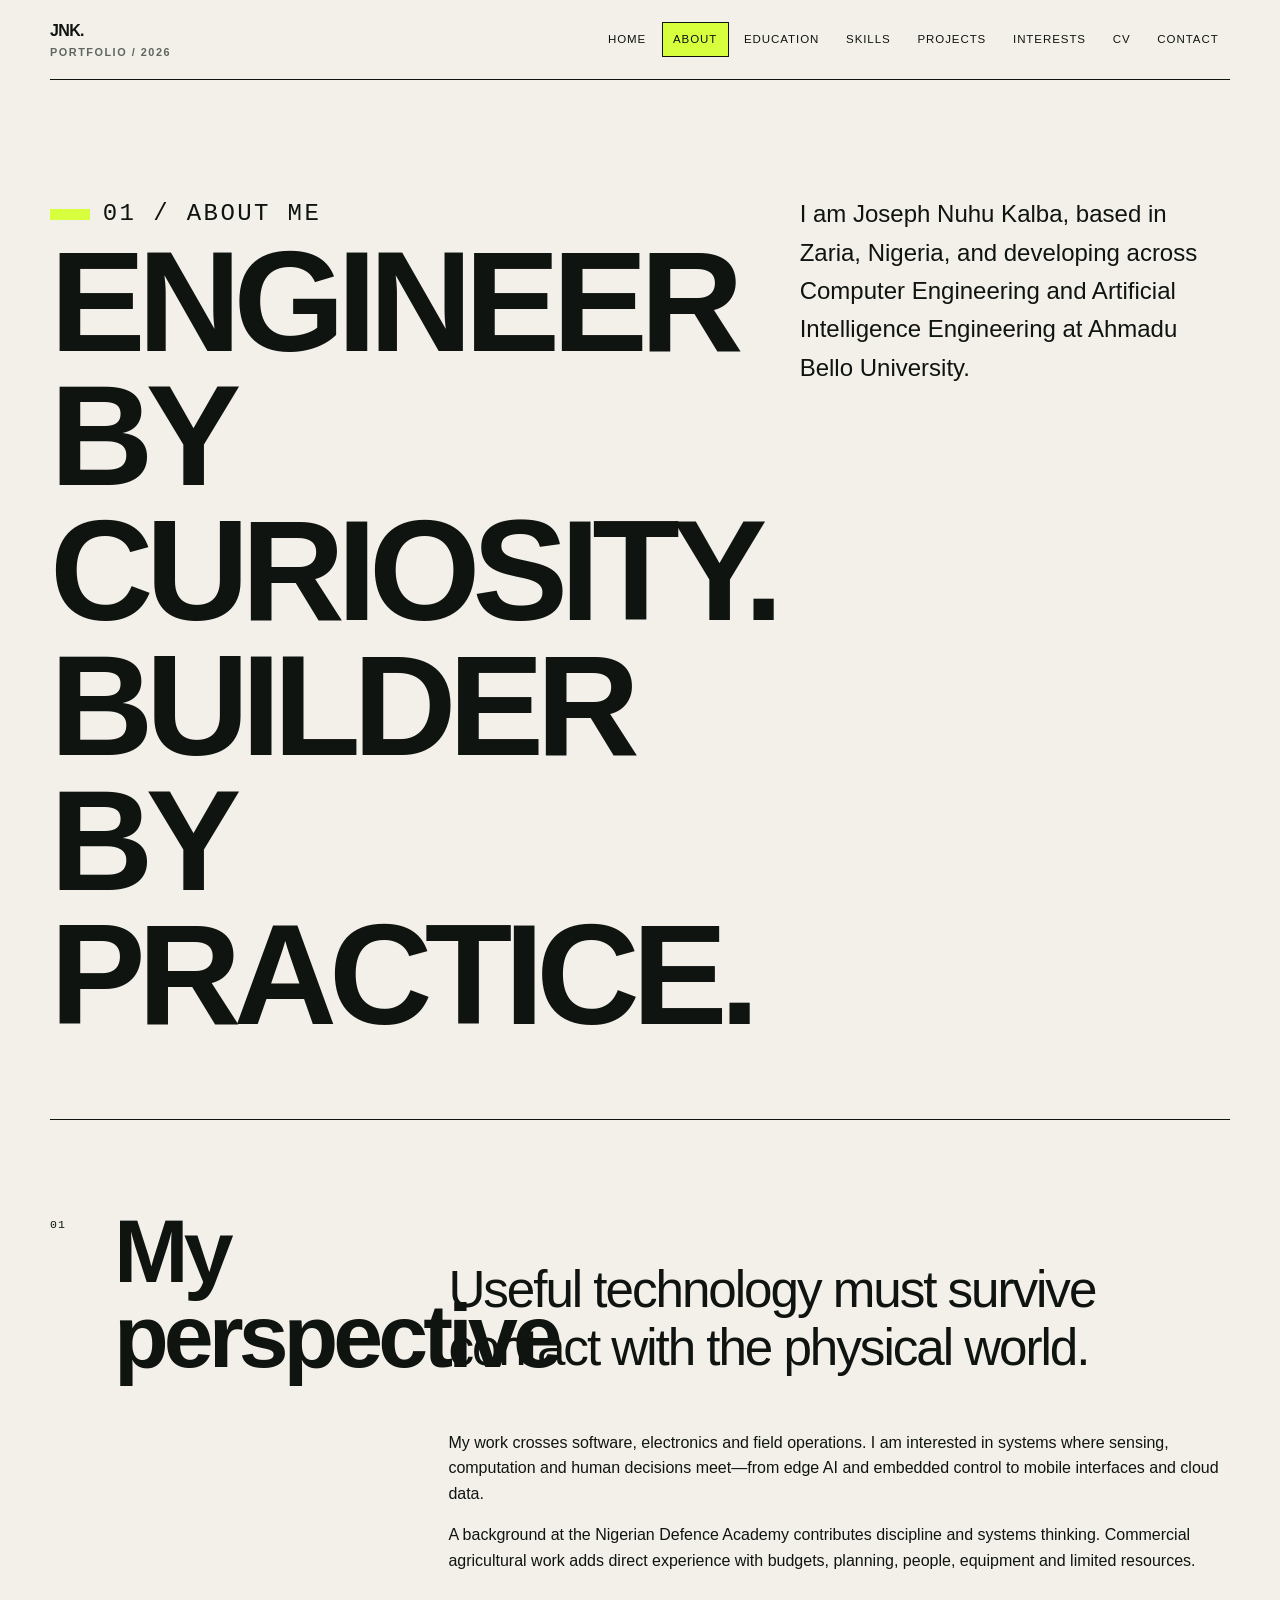
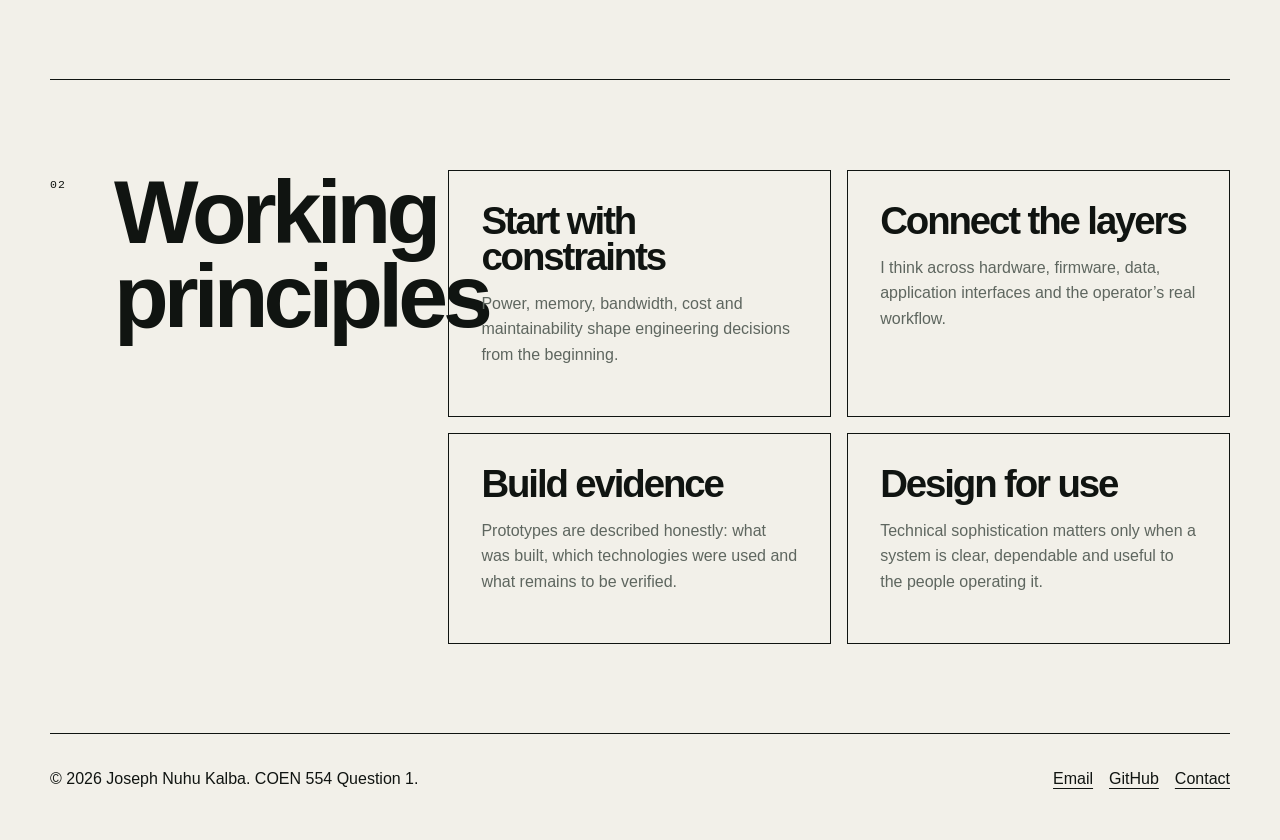
==== about.html @ 985e48d0 "Complete COEN 554 Question 1 portfolio" ====
<!doctype html>
<html lang="en"><head><meta charset="utf-8"><meta name="viewport" content="width=device-width, initial-scale=1"><meta name="description" content="About Joseph Nuhu Kalba and his approach to computer engineering, AI and physical systems."><title>About Me | Joseph Nuhu Kalba</title><link rel="icon" href="assets/images/favicon.svg" type="image/svg+xml"><link rel="stylesheet" href="assets/css/style.css"><script type="application/ld+json">{"@context":"https://schema.org","@type":"ProfilePage","name":"About Joseph Nuhu Kalba","mainEntity":{"@type":"Person","name":"Joseph Nuhu Kalba","jobTitle":"Computer Engineering Student","description":"Engineer and builder working where intelligent software meets physical systems."}}</script></head>
<body><a class="skip-link" href="#main-content">Skip to main content</a><header class="site-header"><a class="brand" href="index.html">JNK.<span>Portfolio / 2026</span></a><nav class="site-nav" aria-label="Primary navigation"><ul><li><a href="index.html">Home</a></li><li><a href="about.html" aria-current="page">About</a></li><li><a href="education.html">Education</a></li><li><a href="skills.html">Skills</a></li><li><a href="projects.html">Projects</a></li><li><a href="hobbies.html">Interests</a></li><li><a href="cv.html">CV</a></li><li><a href="contact.html">Contact</a></li></ul></nav></header>
<main id="main-content"><header class="page-intro"><div><p class="eyebrow">01 / About me</p><h1>Engineer by curiosity. Builder by practice.</h1></div><p>I am Joseph Nuhu Kalba, based in Zaria, Nigeria, and developing across Computer Engineering and Artificial Intelligence Engineering at Ahmadu Bello University.</p></header>
<section class="section"><div class="section-heading"><span class="section-index">01</span><h2>My perspective</h2></div><div><p class="statement">Useful technology must survive contact with the physical world.</p><p>My work crosses software, electronics and field operations. I am interested in systems where sensing, computation and human decisions meet—from edge AI and embedded control to mobile interfaces and cloud data.</p><p>A background at the Nigerian Defence Academy contributes discipline and systems thinking. Commercial agricultural work adds direct experience with budgets, planning, people, equipment and limited resources.</p></div></section>
<section class="section"><div class="section-heading"><span class="section-index">02</span><h2>Working principles</h2></div><div class="grid-2"><article class="card"><h3>Start with constraints</h3><p>Power, memory, bandwidth, cost and maintainability shape engineering decisions from the beginning.</p></article><article class="card"><h3>Connect the layers</h3><p>I think across hardware, firmware, data, application interfaces and the operator’s real workflow.</p></article><article class="card"><h3>Build evidence</h3><p>Prototypes are described honestly: what was built, which technologies were used and what remains to be verified.</p></article><article class="card"><h3>Design for use</h3><p>Technical sophistication matters only when a system is clear, dependable and useful to the people operating it.</p></article></div></section></main>
<footer class="site-footer"><p>© 2026 Joseph Nuhu Kalba. COEN 554 Question 1.</p><div class="footer-links"><a href="mailto:njkalba@engineering.abu.edu.ng">Email</a><a href="https://github.com/nujoka1">GitHub</a><a href="contact.html">Contact</a></div></footer></body></html>
---- assets/css/style.css ----
:root {
  --ink: #101411;
  --paper: #f2f0e9;
  --muted: #5e665f;
  --line: #c9cdc5;
  --accent: #d8ff3e;
  --panel: #e8e7df;
  --max: 1180px;
}

* { box-sizing: border-box; }
html { scroll-behavior: smooth; }
body {
  margin: 0;
  color: var(--ink);
  background: var(--paper);
  font-family: Arial, Helvetica, sans-serif;
  font-size: 1rem;
  line-height: 1.6;
  overflow-x: hidden;
}
a { color: inherit; text-underline-offset: .22em; }
a:hover { text-decoration-thickness: .14em; }
img { display: block; max-width: 100%; }
.skip-link {
  position: fixed; top: .5rem; left: .5rem; z-index: 100;
  padding: .7rem 1rem; background: var(--accent); transform: translateY(-160%);
}
.skip-link:focus { transform: translateY(0); }
:focus-visible { outline: 3px solid #3255ff; outline-offset: 4px; }
.site-header, main, .site-footer { width: min(calc(100% - 2rem), var(--max)); margin-inline: auto; }
.site-header {
  display: flex; gap: 1rem; justify-content: space-between; align-items: center;
  padding: 1rem 0; border-bottom: 1px solid var(--ink);
}
.brand { font-weight: 800; letter-spacing: -.04em; text-decoration: none; }
.brand span { display: block; color: var(--muted); font-size: .68rem; letter-spacing: .14em; text-transform: uppercase; }
.site-nav { max-width: 76%; overflow-x: auto; scrollbar-width: thin; }
.site-nav ul { display: flex; gap: .25rem; margin: 0; padding: .35rem 0; list-style: none; white-space: nowrap; }
.site-nav a { display: block; padding: .48rem .65rem; border: 1px solid transparent; font-size: .72rem; letter-spacing: .08em; text-decoration: none; text-transform: uppercase; }
.site-nav a:hover, .site-nav a[aria-current="page"] { border-color: var(--ink); background: var(--accent); }
main { min-height: 70vh; }
.hero { display: grid; min-height: 74vh; align-content: space-between; padding: clamp(3rem, 9vw, 7rem) 0 2rem; }
.eyebrow, .section-index, .meta, .tag { font-family: "Courier New", monospace; font-size: .72rem; letter-spacing: .1em; text-transform: uppercase; }
.eyebrow { display: flex; gap: .8rem; align-items: center; }
.eyebrow::before { width: 2.5rem; height: .7rem; background: var(--accent); content: ""; }
h1, h2, h3 { margin: 0; line-height: .94; letter-spacing: -.055em; }
h1 { max-width: 13ch; font-size: clamp(3.3rem, 11.2vw, 9.5rem); font-weight: 800; text-transform: uppercase; }
h2 { font-size: clamp(2.25rem, 7vw, 5.6rem); }
h3 { font-size: clamp(1.45rem, 3vw, 2.5rem); }
.hero-bottom { display: grid; gap: 1rem; padding-top: 3rem; border-top: 1px solid var(--ink); }
.hero-copy { max-width: 47rem; font-size: clamp(1.15rem, 2.1vw, 1.65rem); }
.hero-meta { display: flex; flex-wrap: wrap; gap: .75rem 2rem; color: var(--muted); }
.page-intro { display: grid; gap: 1.5rem; padding: clamp(4rem, 9vw, 8rem) 0 clamp(2.5rem, 6vw, 5rem); border-bottom: 1px solid var(--ink); }
.page-intro p { max-width: 54rem; margin: 0; font-size: clamp(1.1rem, 2vw, 1.5rem); }
.section { display: grid; gap: 2rem; padding: clamp(3rem, 7vw, 6rem) 0; border-bottom: 1px solid var(--ink); }
.section-heading { display: grid; grid-template-columns: 3rem 1fr; gap: 1rem; align-items: start; }
.section-index { padding-top: .4rem; }
.grid-2, .grid-3, .project-grid, .skill-grid { display: grid; gap: 1rem; }
.card, .project-card, .skill-card { padding: clamp(1.25rem, 3vw, 2rem); border: 1px solid var(--ink); background: transparent; transition: transform .2s ease, background .2s ease; }
.card:hover, .project-card:hover, .skill-card:hover { background: var(--panel); transform: translateY(-3px); }
.card p, .project-card p, .skill-card p { color: var(--muted); }
.project-card { display: flex; min-height: 22rem; flex-direction: column; justify-content: space-between; }
.project-card .number { font-size: 3rem; font-weight: 800; letter-spacing: -.08em; }
.tags { display: flex; flex-wrap: wrap; gap: .4rem; margin-top: 1rem; }
.tag { padding: .28rem .5rem; border: 1px solid var(--ink); }
.fact-list, .timeline, .contact-list { margin: 0; padding: 0; list-style: none; }
.fact-list li, .contact-list li { display: grid; gap: .35rem; padding: 1rem 0; border-top: 1px solid var(--line); }
.timeline li { display: grid; gap: .75rem; padding: 1.5rem 0; border-top: 1px solid var(--line); }
.timeline p { margin: 0; color: var(--muted); }
.statement { max-width: 26ch; font-size: clamp(1.7rem, 4vw, 3.5rem); line-height: 1.15; letter-spacing: -.04em; }
.button { display: inline-flex; width: fit-content; padding: .8rem 1rem; border: 1px solid var(--ink); background: var(--accent); font-weight: 700; text-decoration: none; }
.button:hover { background: var(--ink); color: var(--paper); }
.note { padding: 1rem; border-left: .4rem solid var(--accent); background: var(--panel); }
.site-footer { display: grid; gap: 1.5rem; padding: 2rem 0 3rem; }
.site-footer p { margin: 0; }
.footer-links { display: flex; flex-wrap: wrap; gap: 1rem; }
.contact-panel { display: grid; gap: 2rem; padding: clamp(2rem, 6vw, 5rem); background: var(--ink); color: var(--paper); }
.contact-panel a { color: var(--accent); }
.cv-block { padding: 1.5rem 0; border-top: 1px solid var(--line); }
.cv-block h3 { margin-bottom: .75rem; }

@media (min-width: 700px) {
  .hero-bottom, .page-intro { grid-template-columns: 1fr 1fr; }
  .grid-2, .project-grid, .skill-grid { grid-template-columns: repeat(2, 1fr); }
  .grid-3 { grid-template-columns: repeat(3, 1fr); }
  .section { grid-template-columns: minmax(15rem, .75fr) minmax(0, 1.6fr); }
  .timeline li { grid-template-columns: 10rem 1fr; }
  .site-footer { grid-template-columns: 1fr auto; align-items: end; }
}

@media (min-width: 1040px) {
  .project-grid .project-card:first-child { grid-column: span 2; min-height: 28rem; }
  .skill-grid { grid-template-columns: repeat(3, 1fr); }
}

@media (prefers-reduced-motion: reduce) {
  html { scroll-behavior: auto; }
  *, *::before, *::after { transition-duration: .01ms !important; }
}

@media print {
  .site-header, .site-footer, .skip-link, .button { display: none; }
  body { background: white; color: black; }
  main { width: 100%; }
}
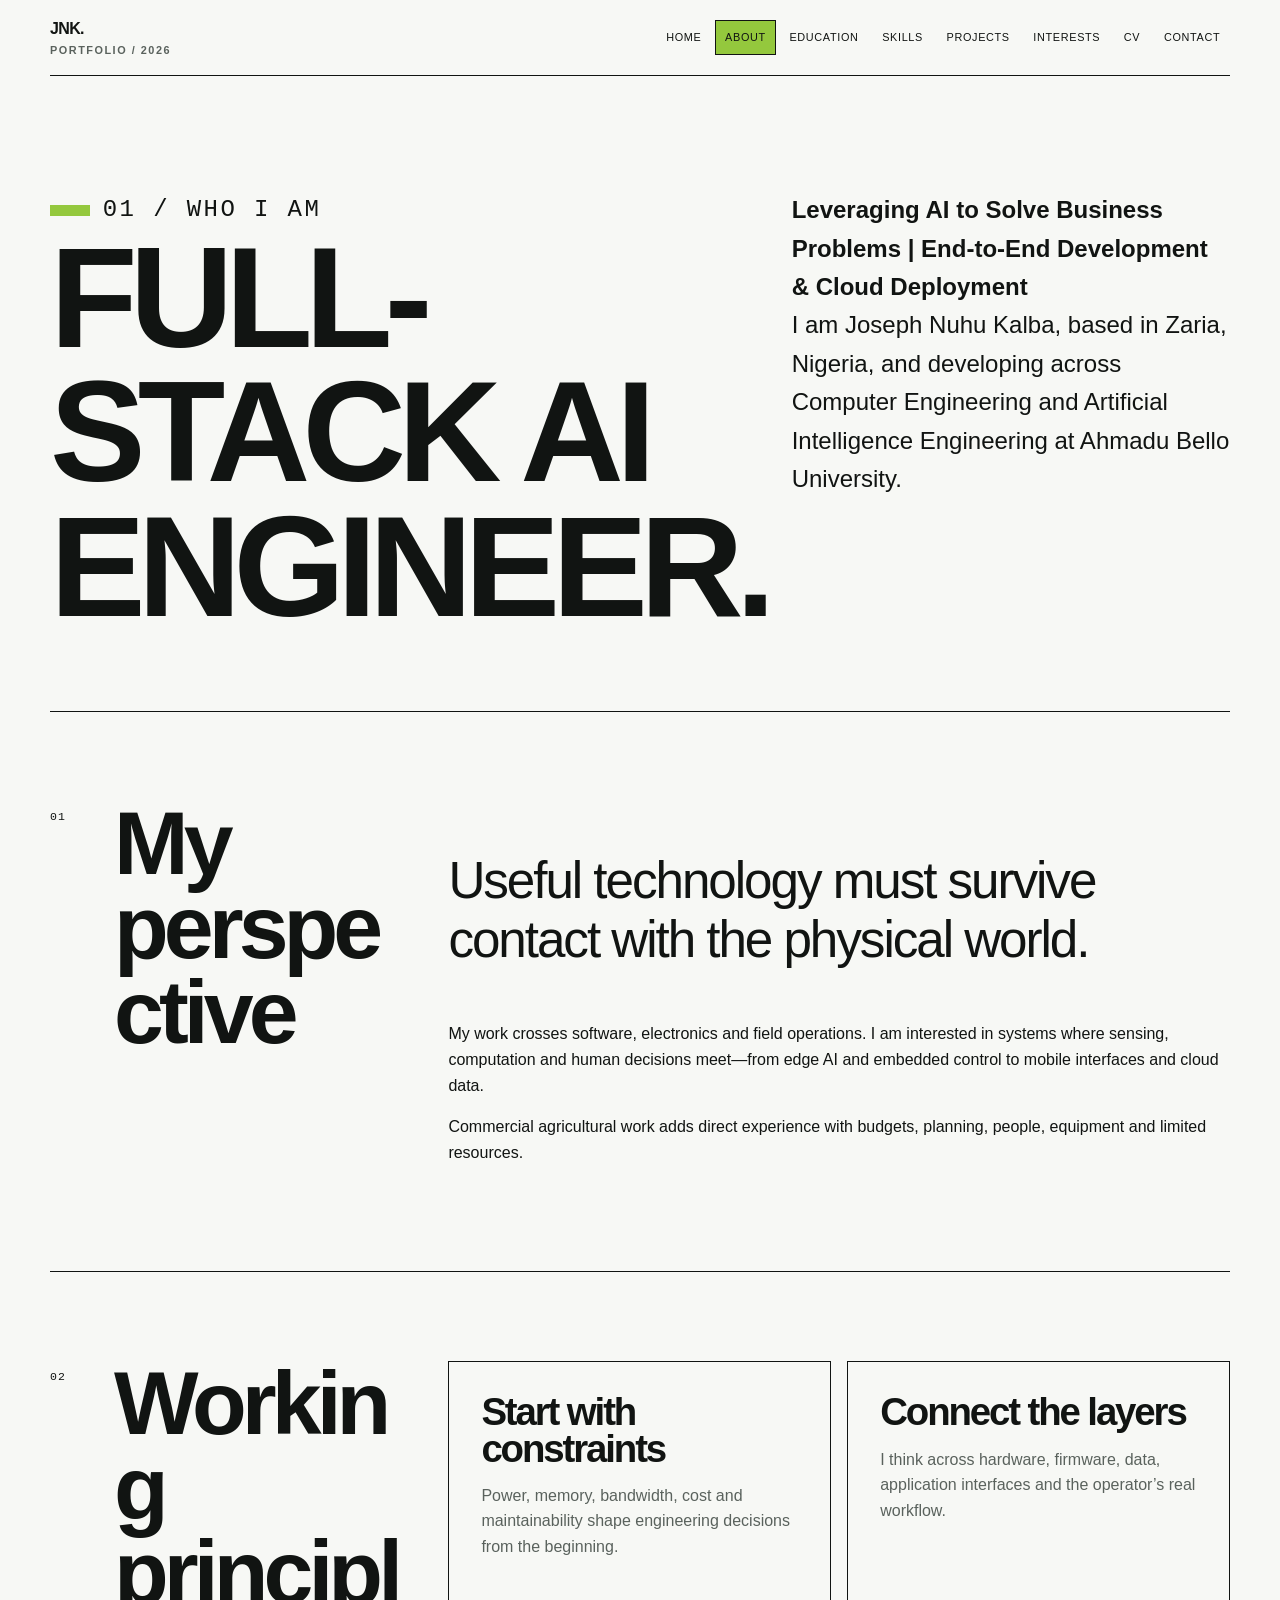
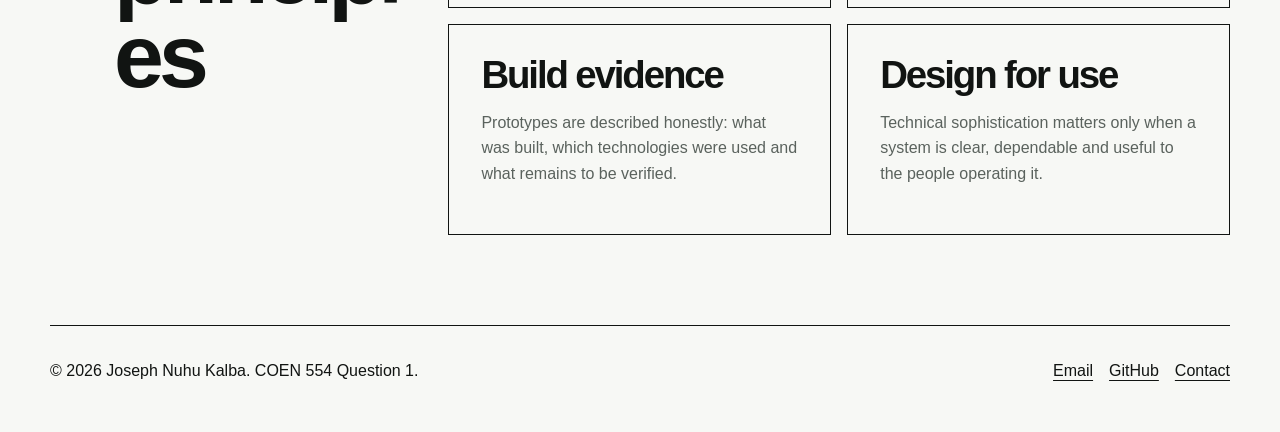
==== commit 310ae2f5: "Publish profile and education updates" ====
--- a/about.html
+++ b/about.html
@@ -1,7 +1,7 @@
 <!doctype html>
 <html lang="en"><head><meta charset="utf-8"><meta name="viewport" content="width=device-width, initial-scale=1"><meta name="description" content="About Joseph Nuhu Kalba and his approach to computer engineering, AI and physical systems."><title>About Me | Joseph Nuhu Kalba</title><link rel="icon" href="assets/images/favicon.svg" type="image/svg+xml"><link rel="stylesheet" href="assets/css/style.css"><script type="application/ld+json">{"@context":"https://schema.org","@type":"ProfilePage","name":"About Joseph Nuhu Kalba","mainEntity":{"@type":"Person","name":"Joseph Nuhu Kalba","jobTitle":"Computer Engineering Student","description":"Engineer and builder working where intelligent software meets physical systems."}}</script></head>
 <body><a class="skip-link" href="#main-content">Skip to main content</a><header class="site-header"><a class="brand" href="index.html">JNK.<span>Portfolio / 2026</span></a><nav class="site-nav" aria-label="Primary navigation"><ul><li><a href="index.html">Home</a></li><li><a href="about.html" aria-current="page">About</a></li><li><a href="education.html">Education</a></li><li><a href="skills.html">Skills</a></li><li><a href="projects.html">Projects</a></li><li><a href="hobbies.html">Interests</a></li><li><a href="cv.html">CV</a></li><li><a href="contact.html">Contact</a></li></ul></nav></header>
-<main id="main-content"><header class="page-intro"><div><p class="eyebrow">01 / About me</p><h1>Engineer by curiosity. Builder by practice.</h1></div><p>I am Joseph Nuhu Kalba, based in Zaria, Nigeria, and developing across Computer Engineering and Artificial Intelligence Engineering at Ahmadu Bello University.</p></header>
-<section class="section"><div class="section-heading"><span class="section-index">01</span><h2>My perspective</h2></div><div><p class="statement">Useful technology must survive contact with the physical world.</p><p>My work crosses software, electronics and field operations. I am interested in systems where sensing, computation and human decisions meet—from edge AI and embedded control to mobile interfaces and cloud data.</p><p>A background at the Nigerian Defence Academy contributes discipline and systems thinking. Commercial agricultural work adds direct experience with budgets, planning, people, equipment and limited resources.</p></div></section>
+<main id="main-content"><header class="page-intro"><div><p class="eyebrow">01 / Who I am</p><h1>Full-Stack AI Engineer.</h1></div><p><strong>Leveraging AI to Solve Business Problems | End-to-End Development &amp; Cloud Deployment</strong><br>I am Joseph Nuhu Kalba, based in Zaria, Nigeria, and developing across Computer Engineering and Artificial Intelligence Engineering at Ahmadu Bello University.</p></header>
+<section class="section"><div class="section-heading"><span class="section-index">01</span><h2>My perspective</h2></div><div><p class="statement">Useful technology must survive contact with the physical world.</p><p>My work crosses software, electronics and field operations. I am interested in systems where sensing, computation and human decisions meet—from edge AI and embedded control to mobile interfaces and cloud data.</p><p>Commercial agricultural work adds direct experience with budgets, planning, people, equipment and limited resources.</p></div></section>
 <section class="section"><div class="section-heading"><span class="section-index">02</span><h2>Working principles</h2></div><div class="grid-2"><article class="card"><h3>Start with constraints</h3><p>Power, memory, bandwidth, cost and maintainability shape engineering decisions from the beginning.</p></article><article class="card"><h3>Connect the layers</h3><p>I think across hardware, firmware, data, application interfaces and the operator’s real workflow.</p></article><article class="card"><h3>Build evidence</h3><p>Prototypes are described honestly: what was built, which technologies were used and what remains to be verified.</p></article><article class="card"><h3>Design for use</h3><p>Technical sophistication matters only when a system is clear, dependable and useful to the people operating it.</p></article></div></section></main>
 <footer class="site-footer"><p>© 2026 Joseph Nuhu Kalba. COEN 554 Question 1.</p><div class="footer-links"><a href="mailto:njkalba@engineering.abu.edu.ng">Email</a><a href="https://github.com/nujoka1">GitHub</a><a href="contact.html">Contact</a></div></footer></body></html>
--- a/assets/css/style.css
+++ b/assets/css/style.css
@@ -1,10 +1,10 @@
 :root {
-  --ink: #101411;
-  --paper: #f2f0e9;
-  --muted: #5e665f;
-  --line: #c9cdc5;
-  --accent: #d8ff3e;
-  --panel: #e8e7df;
+  --ink: #111412;
+  --paper: #f7f8f5;
+  --muted: #5a625d;
+  --line: #cdd2cd;
+  --accent: #94c83d;
+  --panel: #ecefeb;
   --max: 1180px;
 }
 
@@ -27,41 +27,43 @@
   padding: .7rem 1rem; background: var(--accent); transform: translateY(-160%);
 }
 .skip-link:focus { transform: translateY(0); }
-:focus-visible { outline: 3px solid #3255ff; outline-offset: 4px; }
+:focus-visible { outline: 3px solid #467500; outline-offset: 4px; }
 .site-header, main, .site-footer { width: min(calc(100% - 2rem), var(--max)); margin-inline: auto; }
 .site-header {
-  display: flex; gap: 1rem; justify-content: space-between; align-items: center;
+  display: grid; gap: .8rem;
   padding: 1rem 0; border-bottom: 1px solid var(--ink);
 }
 .brand { font-weight: 800; letter-spacing: -.04em; text-decoration: none; }
 .brand span { display: block; color: var(--muted); font-size: .68rem; letter-spacing: .14em; text-transform: uppercase; }
-.site-nav { max-width: 76%; overflow-x: auto; scrollbar-width: thin; }
-.site-nav ul { display: flex; gap: .25rem; margin: 0; padding: .35rem 0; list-style: none; white-space: nowrap; }
-.site-nav a { display: block; padding: .48rem .65rem; border: 1px solid transparent; font-size: .72rem; letter-spacing: .08em; text-decoration: none; text-transform: uppercase; }
+.site-nav { width: 100%; }
+.site-nav ul { display: grid; grid-template-columns: repeat(4, minmax(0, 1fr)); gap: .25rem; margin: 0; padding: 0; list-style: none; }
+.site-nav a { display: block; min-width: 0; padding: .48rem .2rem; border: 1px solid transparent; font-size: .62rem; letter-spacing: .035em; text-align: center; text-decoration: none; text-transform: uppercase; }
 .site-nav a:hover, .site-nav a[aria-current="page"] { border-color: var(--ink); background: var(--accent); }
 main { min-height: 70vh; }
-.hero { display: grid; min-height: 74vh; align-content: space-between; padding: clamp(3rem, 9vw, 7rem) 0 2rem; }
+.hero { display: grid; gap: clamp(2.5rem, 8vw, 8rem); padding: clamp(3rem, 9vw, 7rem) 0 2rem; }
 .eyebrow, .section-index, .meta, .tag { font-family: "Courier New", monospace; font-size: .72rem; letter-spacing: .1em; text-transform: uppercase; }
 .eyebrow { display: flex; gap: .8rem; align-items: center; }
 .eyebrow::before { width: 2.5rem; height: .7rem; background: var(--accent); content: ""; }
 h1, h2, h3 { margin: 0; line-height: .94; letter-spacing: -.055em; }
-h1 { max-width: 13ch; font-size: clamp(3.3rem, 11.2vw, 9.5rem); font-weight: 800; text-transform: uppercase; }
-h2 { font-size: clamp(2.25rem, 7vw, 5.6rem); }
-h3 { font-size: clamp(1.45rem, 3vw, 2.5rem); }
+h1 { max-width: 13ch; font-size: clamp(2.6rem, 11.2vw, 9.5rem); font-weight: 800; text-transform: uppercase; }
+h2 { font-size: clamp(1.9rem, 7vw, 5.6rem); }
+h3 { font-size: clamp(1.3rem, 3vw, 2.5rem); }
+h1, h2, h3, p, a { overflow-wrap: break-word; }
 .hero-bottom { display: grid; gap: 1rem; padding-top: 3rem; border-top: 1px solid var(--ink); }
 .hero-copy { max-width: 47rem; font-size: clamp(1.15rem, 2.1vw, 1.65rem); }
+.profile-portrait { width: min(100%, 18rem); aspect-ratio: 4 / 5; object-fit: cover; border: 1px solid var(--ink); filter: grayscale(1); }
 .hero-meta { display: flex; flex-wrap: wrap; gap: .75rem 2rem; color: var(--muted); }
 .page-intro { display: grid; gap: 1.5rem; padding: clamp(4rem, 9vw, 8rem) 0 clamp(2.5rem, 6vw, 5rem); border-bottom: 1px solid var(--ink); }
 .page-intro p { max-width: 54rem; margin: 0; font-size: clamp(1.1rem, 2vw, 1.5rem); }
 .section { display: grid; gap: 2rem; padding: clamp(3rem, 7vw, 6rem) 0; border-bottom: 1px solid var(--ink); }
-.section-heading { display: grid; grid-template-columns: 3rem 1fr; gap: 1rem; align-items: start; }
+.section-heading { display: grid; grid-template-columns: minmax(2rem, 3rem) minmax(0, 1fr); gap: clamp(.65rem, 2vw, 1rem); align-items: start; }
 .section-index { padding-top: .4rem; }
 .grid-2, .grid-3, .project-grid, .skill-grid { display: grid; gap: 1rem; }
 .card, .project-card, .skill-card { padding: clamp(1.25rem, 3vw, 2rem); border: 1px solid var(--ink); background: transparent; transition: transform .2s ease, background .2s ease; }
 .card:hover, .project-card:hover, .skill-card:hover { background: var(--panel); transform: translateY(-3px); }
 .card p, .project-card p, .skill-card p { color: var(--muted); }
 .project-card { display: flex; min-height: 22rem; flex-direction: column; justify-content: space-between; }
-.project-card .number { font-size: 3rem; font-weight: 800; letter-spacing: -.08em; }
+.project-card .number { font-size: clamp(2rem, 9vw, 3rem); font-weight: 800; letter-spacing: -.08em; }
 .tags { display: flex; flex-wrap: wrap; gap: .4rem; margin-top: 1rem; }
 .tag { padding: .28rem .5rem; border: 1px solid var(--ink); }
 .fact-list, .timeline, .contact-list { margin: 0; padding: 0; list-style: none; }
@@ -84,9 +86,16 @@
   .hero-bottom, .page-intro { grid-template-columns: 1fr 1fr; }
   .grid-2, .project-grid, .skill-grid { grid-template-columns: repeat(2, 1fr); }
   .grid-3 { grid-template-columns: repeat(3, 1fr); }
-  .section { grid-template-columns: minmax(15rem, .75fr) minmax(0, 1.6fr); }
   .timeline li { grid-template-columns: 10rem 1fr; }
   .site-footer { grid-template-columns: 1fr auto; align-items: end; }
+}
+
+@media (min-width: 960px) {
+  .site-header { grid-template-columns: auto 1fr; align-items: center; }
+  .site-nav ul { display: flex; justify-content: flex-end; }
+  .site-nav a { padding: .48rem .55rem; font-size: .68rem; letter-spacing: .06em; }
+  .hero { min-height: 72vh; align-content: space-between; }
+  .section { grid-template-columns: minmax(15rem, .75fr) minmax(0, 1.6fr); }
 }
 
 @media (min-width: 1040px) {
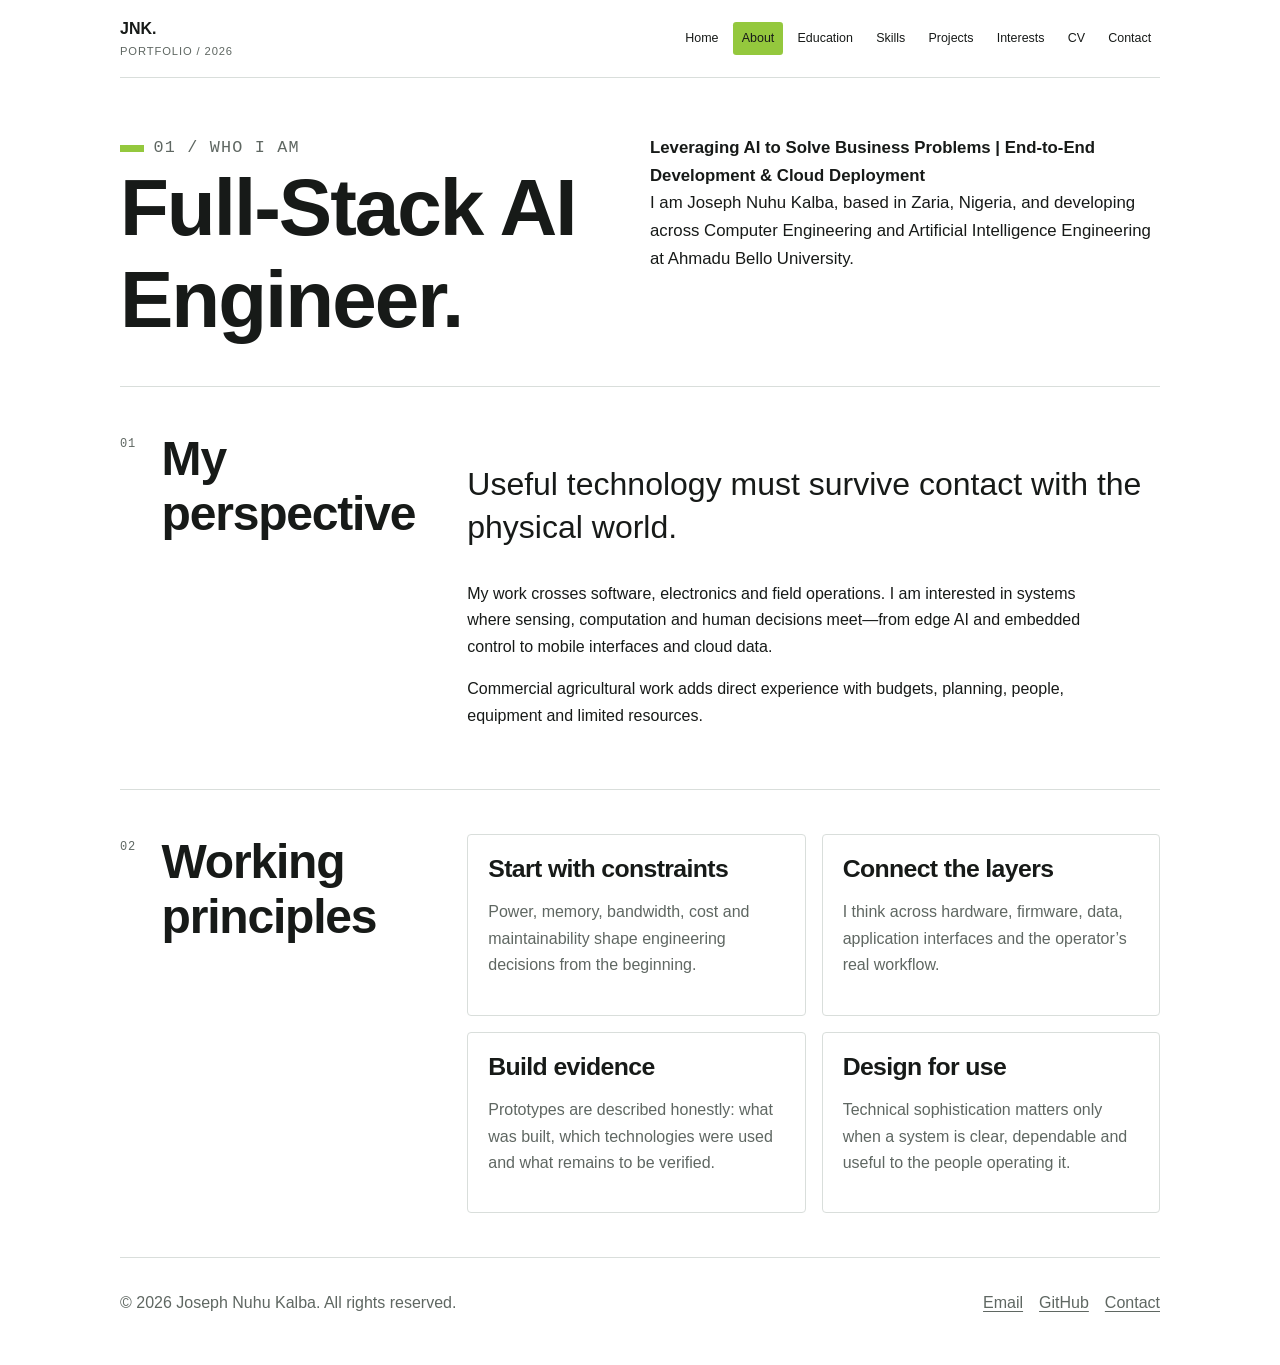
==== commit b62f4af1: "Replace coursework footer with professional copyright" ====
--- a/about.html
+++ b/about.html
@@ -4,4 +4,4 @@
 <main id="main-content"><header class="page-intro"><div><p class="eyebrow">01 / Who I am</p><h1>Full-Stack AI Engineer.</h1></div><p><strong>Leveraging AI to Solve Business Problems | End-to-End Development &amp; Cloud Deployment</strong><br>I am Joseph Nuhu Kalba, based in Zaria, Nigeria, and developing across Computer Engineering and Artificial Intelligence Engineering at Ahmadu Bello University.</p></header>
 <section class="section"><div class="section-heading"><span class="section-index">01</span><h2>My perspective</h2></div><div><p class="statement">Useful technology must survive contact with the physical world.</p><p>My work crosses software, electronics and field operations. I am interested in systems where sensing, computation and human decisions meet—from edge AI and embedded control to mobile interfaces and cloud data.</p><p>Commercial agricultural work adds direct experience with budgets, planning, people, equipment and limited resources.</p></div></section>
 <section class="section"><div class="section-heading"><span class="section-index">02</span><h2>Working principles</h2></div><div class="grid-2"><article class="card"><h3>Start with constraints</h3><p>Power, memory, bandwidth, cost and maintainability shape engineering decisions from the beginning.</p></article><article class="card"><h3>Connect the layers</h3><p>I think across hardware, firmware, data, application interfaces and the operator’s real workflow.</p></article><article class="card"><h3>Build evidence</h3><p>Prototypes are described honestly: what was built, which technologies were used and what remains to be verified.</p></article><article class="card"><h3>Design for use</h3><p>Technical sophistication matters only when a system is clear, dependable and useful to the people operating it.</p></article></div></section></main>
-<footer class="site-footer"><p>© 2026 Joseph Nuhu Kalba. COEN 554 Question 1.</p><div class="footer-links"><a href="mailto:njkalba@engineering.abu.edu.ng">Email</a><a href="https://github.com/nujoka1">GitHub</a><a href="contact.html">Contact</a></div></footer></body></html>
+<footer class="site-footer"><p>© 2026 Joseph Nuhu Kalba. All rights reserved.</p><div class="footer-links"><a href="mailto:njkalba@engineering.abu.edu.ng">Email</a><a href="https://github.com/nujoka1">GitHub</a><a href="contact.html">Contact</a></div></footer></body></html>
--- a/assets/css/style.css
+++ b/assets/css/style.css
@@ -1,115 +1,434 @@
 :root {
-  --ink: #111412;
-  --paper: #f7f8f5;
-  --muted: #5a625d;
-  --line: #cdd2cd;
+  --ink: #171a18;
+  --paper: #ffffff;
+  --muted: #5f6762;
+  --line: #d9dedb;
   --accent: #94c83d;
-  --panel: #ecefeb;
-  --max: 1180px;
-}
-
-* { box-sizing: border-box; }
-html { scroll-behavior: smooth; }
+  --soft: #f4f6f3;
+  --max: 1040px;
+}
+
+* {
+  box-sizing: border-box;
+}
+
+html {
+  scroll-behavior: smooth;
+}
+
 body {
   margin: 0;
   color: var(--ink);
   background: var(--paper);
   font-family: Arial, Helvetica, sans-serif;
   font-size: 1rem;
-  line-height: 1.6;
-  overflow-x: hidden;
-}
-a { color: inherit; text-underline-offset: .22em; }
-a:hover { text-decoration-thickness: .14em; }
-img { display: block; max-width: 100%; }
+  line-height: 1.65;
+}
+
+a {
+  color: inherit;
+  text-underline-offset: 0.2em;
+}
+
+a:hover {
+  color: #416d00;
+}
+
+img {
+  display: block;
+  max-width: 100%;
+}
+
 .skip-link {
-  position: fixed; top: .5rem; left: .5rem; z-index: 100;
-  padding: .7rem 1rem; background: var(--accent); transform: translateY(-160%);
-}
-.skip-link:focus { transform: translateY(0); }
-:focus-visible { outline: 3px solid #467500; outline-offset: 4px; }
-.site-header, main, .site-footer { width: min(calc(100% - 2rem), var(--max)); margin-inline: auto; }
+  position: fixed;
+  top: 0.5rem;
+  left: 0.5rem;
+  z-index: 100;
+  padding: 0.65rem 0.9rem;
+  background: var(--accent);
+  transform: translateY(-160%);
+}
+
+.skip-link:focus {
+  transform: translateY(0);
+}
+
+:focus-visible {
+  outline: 3px solid #416d00;
+  outline-offset: 3px;
+}
+
+.site-header,
+main,
+.site-footer {
+  width: min(calc(100% - 2rem), var(--max));
+  margin-inline: auto;
+}
+
 .site-header {
-  display: grid; gap: .8rem;
-  padding: 1rem 0; border-bottom: 1px solid var(--ink);
-}
-.brand { font-weight: 800; letter-spacing: -.04em; text-decoration: none; }
-.brand span { display: block; color: var(--muted); font-size: .68rem; letter-spacing: .14em; text-transform: uppercase; }
-.site-nav { width: 100%; }
-.site-nav ul { display: grid; grid-template-columns: repeat(4, minmax(0, 1fr)); gap: .25rem; margin: 0; padding: 0; list-style: none; }
-.site-nav a { display: block; min-width: 0; padding: .48rem .2rem; border: 1px solid transparent; font-size: .62rem; letter-spacing: .035em; text-align: center; text-decoration: none; text-transform: uppercase; }
-.site-nav a:hover, .site-nav a[aria-current="page"] { border-color: var(--ink); background: var(--accent); }
-main { min-height: 70vh; }
-.hero { display: grid; gap: clamp(2.5rem, 8vw, 8rem); padding: clamp(3rem, 9vw, 7rem) 0 2rem; }
-.eyebrow, .section-index, .meta, .tag { font-family: "Courier New", monospace; font-size: .72rem; letter-spacing: .1em; text-transform: uppercase; }
-.eyebrow { display: flex; gap: .8rem; align-items: center; }
-.eyebrow::before { width: 2.5rem; height: .7rem; background: var(--accent); content: ""; }
-h1, h2, h3 { margin: 0; line-height: .94; letter-spacing: -.055em; }
-h1 { max-width: 13ch; font-size: clamp(2.6rem, 11.2vw, 9.5rem); font-weight: 800; text-transform: uppercase; }
-h2 { font-size: clamp(1.9rem, 7vw, 5.6rem); }
-h3 { font-size: clamp(1.3rem, 3vw, 2.5rem); }
-h1, h2, h3, p, a { overflow-wrap: break-word; }
-.hero-bottom { display: grid; gap: 1rem; padding-top: 3rem; border-top: 1px solid var(--ink); }
-.hero-copy { max-width: 47rem; font-size: clamp(1.15rem, 2.1vw, 1.65rem); }
-.profile-portrait { width: min(100%, 18rem); aspect-ratio: 4 / 5; object-fit: cover; border: 1px solid var(--ink); filter: grayscale(1); }
-.hero-meta { display: flex; flex-wrap: wrap; gap: .75rem 2rem; color: var(--muted); }
-.page-intro { display: grid; gap: 1.5rem; padding: clamp(4rem, 9vw, 8rem) 0 clamp(2.5rem, 6vw, 5rem); border-bottom: 1px solid var(--ink); }
-.page-intro p { max-width: 54rem; margin: 0; font-size: clamp(1.1rem, 2vw, 1.5rem); }
-.section { display: grid; gap: 2rem; padding: clamp(3rem, 7vw, 6rem) 0; border-bottom: 1px solid var(--ink); }
-.section-heading { display: grid; grid-template-columns: minmax(2rem, 3rem) minmax(0, 1fr); gap: clamp(.65rem, 2vw, 1rem); align-items: start; }
-.section-index { padding-top: .4rem; }
-.grid-2, .grid-3, .project-grid, .skill-grid { display: grid; gap: 1rem; }
-.card, .project-card, .skill-card { padding: clamp(1.25rem, 3vw, 2rem); border: 1px solid var(--ink); background: transparent; transition: transform .2s ease, background .2s ease; }
-.card:hover, .project-card:hover, .skill-card:hover { background: var(--panel); transform: translateY(-3px); }
-.card p, .project-card p, .skill-card p { color: var(--muted); }
-.project-card { display: flex; min-height: 22rem; flex-direction: column; justify-content: space-between; }
-.project-card .number { font-size: clamp(2rem, 9vw, 3rem); font-weight: 800; letter-spacing: -.08em; }
-.tags { display: flex; flex-wrap: wrap; gap: .4rem; margin-top: 1rem; }
-.tag { padding: .28rem .5rem; border: 1px solid var(--ink); }
-.fact-list, .timeline, .contact-list { margin: 0; padding: 0; list-style: none; }
-.fact-list li, .contact-list li { display: grid; gap: .35rem; padding: 1rem 0; border-top: 1px solid var(--line); }
-.timeline li { display: grid; gap: .75rem; padding: 1.5rem 0; border-top: 1px solid var(--line); }
-.timeline p { margin: 0; color: var(--muted); }
-.statement { max-width: 26ch; font-size: clamp(1.7rem, 4vw, 3.5rem); line-height: 1.15; letter-spacing: -.04em; }
-.button { display: inline-flex; width: fit-content; padding: .8rem 1rem; border: 1px solid var(--ink); background: var(--accent); font-weight: 700; text-decoration: none; }
-.button:hover { background: var(--ink); color: var(--paper); }
-.note { padding: 1rem; border-left: .4rem solid var(--accent); background: var(--panel); }
-.site-footer { display: grid; gap: 1.5rem; padding: 2rem 0 3rem; }
-.site-footer p { margin: 0; }
-.footer-links { display: flex; flex-wrap: wrap; gap: 1rem; }
-.contact-panel { display: grid; gap: 2rem; padding: clamp(2rem, 6vw, 5rem); background: var(--ink); color: var(--paper); }
-.contact-panel a { color: var(--accent); }
-.cv-block { padding: 1.5rem 0; border-top: 1px solid var(--line); }
-.cv-block h3 { margin-bottom: .75rem; }
+  padding: 1rem 0;
+  border-bottom: 1px solid var(--line);
+}
+
+.brand {
+  display: inline-block;
+  margin-bottom: 0.8rem;
+  font-weight: 700;
+  text-decoration: none;
+}
+
+.brand span {
+  display: block;
+  color: var(--muted);
+  font-size: 0.7rem;
+  font-weight: 400;
+  letter-spacing: 0.08em;
+  text-transform: uppercase;
+}
+
+.site-nav ul {
+  display: flex;
+  flex-wrap: wrap;
+  gap: 0.35rem;
+  margin: 0;
+  padding: 0;
+  list-style: none;
+}
+
+.site-nav a {
+  display: block;
+  padding: 0.4rem 0.55rem;
+  border-radius: 0.2rem;
+  font-size: 0.78rem;
+  text-decoration: none;
+}
+
+.site-nav a:hover,
+.site-nav a[aria-current="page"] {
+  color: var(--ink);
+  background: var(--accent);
+}
+
+main {
+  min-height: 70vh;
+}
+
+.hero {
+  padding: 4rem 0 2.5rem;
+}
+
+.eyebrow,
+.section-index,
+.meta,
+.tag {
+  font-family: "Courier New", monospace;
+  font-size: 0.75rem;
+  letter-spacing: 0.07em;
+  text-transform: uppercase;
+}
+
+.eyebrow {
+  margin-bottom: 0.8rem;
+  color: var(--muted);
+}
+
+.eyebrow::before {
+  display: inline-block;
+  width: 1.5rem;
+  height: 0.45rem;
+  margin-right: 0.6rem;
+  background: var(--accent);
+  content: "";
+}
+
+h1,
+h2,
+h3 {
+  margin: 0;
+  line-height: 1.15;
+  letter-spacing: -0.025em;
+}
+
+h1 {
+  max-width: 17ch;
+  font-size: clamp(2.35rem, 7vw, 5rem);
+}
+
+h2 {
+  font-size: clamp(1.75rem, 4.5vw, 3rem);
+}
+
+h3 {
+  font-size: clamp(1.15rem, 2.2vw, 1.55rem);
+}
+
+p {
+  max-width: 72ch;
+}
+
+.hero-bottom {
+  display: grid;
+  gap: 1.5rem;
+  margin-top: 2.5rem;
+  padding-top: 2rem;
+  border-top: 1px solid var(--line);
+}
+
+.hero-copy {
+  font-size: clamp(1.05rem, 2vw, 1.3rem);
+}
+
+.profile-portrait {
+  width: min(100%, 15rem);
+  aspect-ratio: 4 / 5;
+  object-fit: cover;
+  border: 1px solid var(--line);
+}
+
+.hero-meta {
+  display: flex;
+  flex-wrap: wrap;
+  gap: 0.5rem 1.2rem;
+  color: var(--muted);
+}
+
+.page-intro {
+  display: grid;
+  gap: 1.25rem;
+  padding: 3.5rem 0 2.5rem;
+  border-bottom: 1px solid var(--line);
+}
+
+.page-intro p {
+  margin: 0;
+  font-size: 1.05rem;
+}
+
+.section {
+  display: grid;
+  gap: 1.5rem;
+  padding: 2.75rem 0;
+  border-bottom: 1px solid var(--line);
+}
+
+.section-heading {
+  display: grid;
+  grid-template-columns: 2rem minmax(0, 1fr);
+  gap: 0.6rem;
+  align-items: start;
+}
+
+.section-index {
+  padding-top: 0.25rem;
+  color: var(--muted);
+}
+
+.grid-2,
+.grid-3,
+.project-grid,
+.skill-grid {
+  display: grid;
+  gap: 1rem;
+}
+
+.card,
+.project-card,
+.skill-card {
+  padding: 1.25rem;
+  border: 1px solid var(--line);
+  border-radius: 0.25rem;
+  background: var(--paper);
+}
+
+.card:hover,
+.project-card:hover,
+.skill-card:hover {
+  border-color: #87908a;
+  background: var(--soft);
+}
+
+.card p,
+.project-card p,
+.skill-card p {
+  color: var(--muted);
+}
+
+.project-card {
+  display: flex;
+  flex-direction: column;
+  justify-content: space-between;
+}
+
+.project-card .number {
+  margin-bottom: 1rem;
+  color: var(--muted);
+  font-size: 1.5rem;
+  font-weight: 700;
+}
+
+.tags {
+  display: flex;
+  flex-wrap: wrap;
+  gap: 0.35rem;
+  margin-top: 1rem;
+}
+
+.tag {
+  padding: 0.2rem 0.4rem;
+  border: 1px solid var(--line);
+  border-radius: 0.2rem;
+}
+
+.fact-list,
+.timeline,
+.contact-list {
+  margin: 0;
+  padding: 0;
+  list-style: none;
+}
+
+.fact-list li,
+.contact-list li,
+.timeline li {
+  display: grid;
+  gap: 0.35rem;
+  padding: 1rem 0;
+  border-top: 1px solid var(--line);
+}
+
+.timeline p {
+  margin: 0;
+  color: var(--muted);
+}
+
+.statement {
+  max-width: 38ch;
+  font-size: clamp(1.35rem, 3vw, 2rem);
+  line-height: 1.35;
+}
+
+.button {
+  display: inline-flex;
+  width: fit-content;
+  padding: 0.65rem 0.85rem;
+  border: 1px solid var(--ink);
+  border-radius: 0.2rem;
+  background: var(--accent);
+  font-weight: 700;
+  text-decoration: none;
+}
+
+.button:hover {
+  color: var(--paper);
+  background: var(--ink);
+}
+
+.note {
+  padding: 1rem;
+  border-left: 0.25rem solid var(--accent);
+  background: var(--soft);
+}
+
+.contact-panel {
+  display: grid;
+  gap: 1.5rem;
+  padding: 2rem;
+  background: var(--soft);
+  border: 1px solid var(--line);
+}
+
+.contact-panel a {
+  color: #416d00;
+}
+
+.cv-block {
+  padding: 1.25rem 0;
+  border-top: 1px solid var(--line);
+}
+
+.cv-block h3 {
+  margin-bottom: 0.5rem;
+}
+
+.site-footer {
+  display: grid;
+  gap: 1rem;
+  padding: 2rem 0 3rem;
+  color: var(--muted);
+}
+
+.site-footer p {
+  margin: 0;
+}
+
+.footer-links {
+  display: flex;
+  flex-wrap: wrap;
+  gap: 1rem;
+}
 
 @media (min-width: 700px) {
-  .hero-bottom, .page-intro { grid-template-columns: 1fr 1fr; }
-  .grid-2, .project-grid, .skill-grid { grid-template-columns: repeat(2, 1fr); }
-  .grid-3 { grid-template-columns: repeat(3, 1fr); }
-  .timeline li { grid-template-columns: 10rem 1fr; }
-  .site-footer { grid-template-columns: 1fr auto; align-items: end; }
+  .site-header {
+    display: flex;
+    justify-content: space-between;
+    align-items: center;
+  }
+
+  .brand {
+    margin-bottom: 0;
+  }
+
+  .hero-bottom,
+  .page-intro {
+    grid-template-columns: 1fr 1fr;
+  }
+
+  .grid-2,
+  .project-grid,
+  .skill-grid {
+    grid-template-columns: repeat(2, minmax(0, 1fr));
+  }
+
+  .grid-3 {
+    grid-template-columns: repeat(3, minmax(0, 1fr));
+  }
+
+  .timeline li {
+    grid-template-columns: 9rem 1fr;
+  }
+
+  .site-footer {
+    grid-template-columns: 1fr auto;
+    align-items: end;
+  }
 }
 
 @media (min-width: 960px) {
-  .site-header { grid-template-columns: auto 1fr; align-items: center; }
-  .site-nav ul { display: flex; justify-content: flex-end; }
-  .site-nav a { padding: .48rem .55rem; font-size: .68rem; letter-spacing: .06em; }
-  .hero { min-height: 72vh; align-content: space-between; }
-  .section { grid-template-columns: minmax(15rem, .75fr) minmax(0, 1.6fr); }
-}
-
-@media (min-width: 1040px) {
-  .project-grid .project-card:first-child { grid-column: span 2; min-height: 28rem; }
-  .skill-grid { grid-template-columns: repeat(3, 1fr); }
+  .section {
+    grid-template-columns: minmax(13rem, 0.7fr) minmax(0, 1.5fr);
+  }
 }
 
 @media (prefers-reduced-motion: reduce) {
-  html { scroll-behavior: auto; }
-  *, *::before, *::after { transition-duration: .01ms !important; }
+  html {
+    scroll-behavior: auto;
+  }
 }
 
 @media print {
-  .site-header, .site-footer, .skip-link, .button { display: none; }
-  body { background: white; color: black; }
-  main { width: 100%; }
-}
+  .site-header,
+  .site-footer,
+  .skip-link,
+  .button {
+    display: none;
+  }
+
+  body {
+    color: black;
+    background: white;
+  }
+
+  main {
+    width: 100%;
+  }
+}
